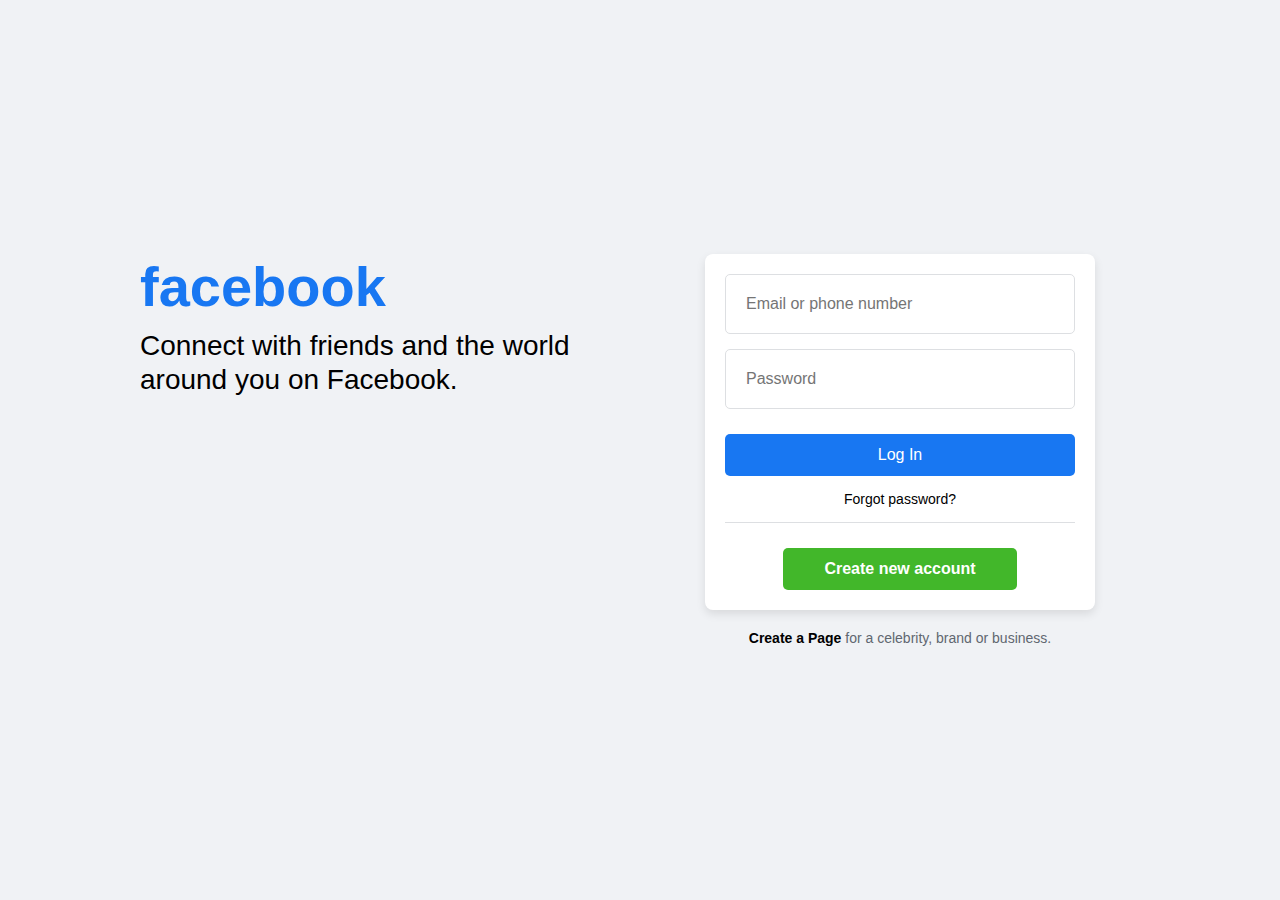
==== index.html @ 36ce0a56 "Front" ====
<!DOCTYPE html>
<html lang="en">
<head>
    <meta charset="UTF-8">
    <meta name="viewport" content="width=device-width, initial-scale=1.0">
    <title>Facebook - log in or sign up</title>
    <link rel="stylesheet" href="style.css">
    <link rel="shortcut icon" href="./images/2023_Facebook_icon.svg.png" type="image/x-icon">

    <link href="https://fonts.cdnfonts.com/css/facebook-letter-faces" rel="stylesheet">
    <script src="script.js" defer></script>
</head>
<body>
    <div class="fullpage">
        <div class="left">
            <div class="logo">facebook</div>
            <div class="subtitle">Connect with friends and the world <br>around you on Facebook.</div>
        </div>
        <div class="right">
            <div class="container">
                <form action="" method="">
                    <div class="form-group">
                        <input type="text" placeholder="Email or phone number" id="email" autocomplete="email" required>
                    </div>
                    <div class="form-group">
                        <input type="password" placeholder="Password" id="password" autocomplete="current-password" required>
                    </div>
                    <button class="btn" id="btn">Log In</button>
                </form>
                <a href="https://www.facebook.com/login/identify/?ctx=recover&ars=facebook_login&from_login_screen=0" class="link">Forgot password?</a>
                <div class="divider"></div>
                <div class="create-account">
                    <a href="https://www.facebook.com/r.php?entry_point=login" class="btn-green">Create new account</a>
                </div>
            </div>
            <div class="footer">
                <a href="https://www.facebook.com/pages/create/?ref_type=registration_form">Create a Page</a> for a celebrity, brand or business.
            </div>
        </div>
    </div>
</body>
</html>
---- style.css ----
body {
  margin: 0;
  font-family: Arial, sans-serif;
  background-color: #f0f2f5;
  display: flex;
  justify-content: center;
  align-items: center;
  height: 100vh;
}

.fullpage {
  display: flex;
  max-width: 1000px;
  width: 100%;
  padding: 20px;
}

.left {
  flex: 1;
  margin-right: 40px;
}

.right {
  flex: 1;
  display: flex;
  flex-direction: column;
  align-items: center;
}

.logo {
  font-size: 56px;
  color: #1877f2;
  font-weight: 700;
  margin-bottom: 10px;
}

.subtitle {
  font-size: 28px;
  color: black;
  line-height: 1.2;
}

.container {
  width: 100%;
  max-width: 350px;
  background-color: white;
  padding: 20px;
  border-radius: 8px;
  box-shadow: 0px 4px 10px rgba(0, 0, 0, 0.1);
}

.form-group {
  margin-bottom: 15px;
  width: 88%;
}

.form-group input {
  width: 100%;
  padding: 20px;
  border: 1px solid #dddfe2;
  border-radius: 5px;
  font-size: 16px;
  outline: none;
}

input:focus {
  border: 1px solid #1877f2;
  box-shadow: 0px 4px 10px rgba(24, 119, 242, 0.1);
}

.btn {
  width: 100%;
  padding: 12px;
  background-color: #1877f2;
  color: white;
  font-size: 16px;
  border: none;
  border-radius: 5px;
  cursor: pointer;
  margin-top: 10px;
}

.btn:hover {
  background-color: #165db5;
}

.create-account {
  display: flex;
  justify-content: center;
}

.btn-green {
  width: 60%;
  padding: 12px;
  background-color: #42b72a;
  color: white;
  font-size: 16px;
  font-weight: 600;
  border: none;
  border-radius: 5px;
  cursor: pointer;
  margin-top: 10px;
  text-decoration: none;
  display: flex;
  justify-content: center;
}

.btn-green:hover {
  background-color: #36a420;
}

.link {
  display: block;
  margin: 15px 0;
  font-size: 14px;
  color: black;
  text-decoration: none;
  text-align: center;
}

.link:hover {
  text-decoration: underline;
}

.divider {
  height: 1px;
  background-color: #dddfe2;
  margin: 15px 0;
}

.footer {
  font-size: 14px;
  color: #606770;
  margin-top: 20px;
  text-align: center;
}

.footer a {
  color: black;
  text-decoration: none;
  font-weight: bold;
}

.footer a:hover {
  text-decoration: underline;
}

@media screen and (max-width: 768px) {
  .fullpage {
    flex-direction: column;
    align-items: center;
    padding: 10px;
  }

  .left {
    margin: 20px 0;
    text-align: center;
  }

  .logo {
    font-size: 48px;
  }

  .subtitle {
    font-size: 20px;
    line-height: 1.4;
    margin-top: 10px;
  }

  .right {
    width: 100%;
  }

  .container {
    width: 85%;
    padding: 15px;
  }

  .form-group input {
    padding: 10px;
    font-size: 14px;
  }

  .btn,
  .btn-green {
    font-size: 14px;
    padding: 10px;
  }

  .footer {
    font-size: 12px;
  }
}

@media screen and (max-width: 480px) {
  .logo {
    font-size: 36px;
  }

  .subtitle {
    font-size: 18px;
  }

  .container {
    max-width: 85%;
    padding: 10px;
  }

  .form-group input {
    padding: 8px;
    font-size: 12px;
  }

  .btn,
  .btn-green {
    font-size: 12px;
    padding: 8px;
  }

  .footer {
    font-size: 10px;
  }
}
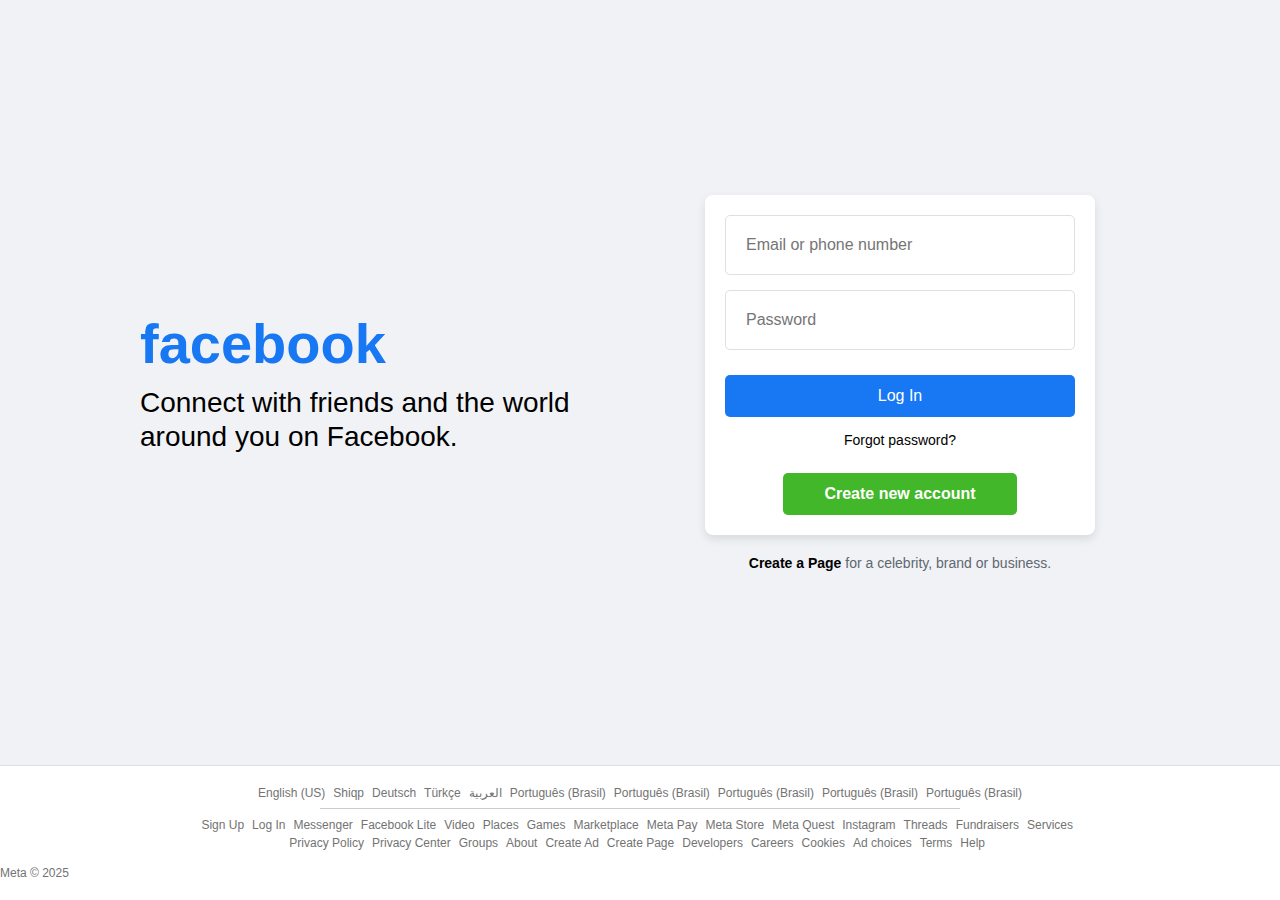
==== commit 477831e9: "Enhance layout and footer structure with new styles and language options" ====
--- a/index.html
+++ b/index.html
@@ -4,11 +4,11 @@
     <meta charset="UTF-8">
     <meta name="viewport" content="width=device-width, initial-scale=1.0">
     <title>Facebook - log in or sign up</title>
-    <link rel="stylesheet" href="style.css">
+    <link rel="stylesheet" href="./CSS/style.css">
     <link rel="shortcut icon" href="./images/2023_Facebook_icon.svg.png" type="image/x-icon">
 
     <link href="https://fonts.cdnfonts.com/css/facebook-letter-faces" rel="stylesheet">
-    <script src="script.js" defer></script>
+    <script src="./scripts/script.js" defer></script>
 </head>
 <body>
     <div class="fullpage">
@@ -33,10 +33,68 @@
                     <a href="https://www.facebook.com/r.php?entry_point=login" class="btn-green">Create new account</a>
                 </div>
             </div>
-            <div class="footer">
+            <div class="andixplorer">
                 <a href="https://www.facebook.com/pages/create/?ref_type=registration_form">Create a Page</a> for a celebrity, brand or business.
             </div>
         </div>
     </div>
+    <div>
+        <div class="footer">
+            <div class="languages">
+              <a href="#">English (US)</a>
+         
+              <a href="#">Shiqp</a>
+           
+              <a href="#">Deutsch</a>
+           
+              <a href="#">Türkçe</a>
+             
+              <a href="#">العربية</a>
+          
+              <a href="#">Português (Brasil)</a>
+
+              <a href="#">Português (Brasil)</a>
+
+              <a href="#">Português (Brasil)</a>
+
+              <a href="#">Português (Brasil)</a>
+
+              <a href="#">Português (Brasil)</a>
+            </div>
+            <hr>
+            <div class="links">
+                <a href="#">Sign Up</a>
+                <a href="#">Log In</a>
+                <a href="#">Messenger</a>
+                <a href="#">Facebook Lite</a>
+                <a href="#">Video</a>
+                <a href="#">Places</a>
+                <a href="#">Games</a>
+                <a href="#">Marketplace</a>
+                <a href="#">Meta Pay</a>
+                <a href="#">Meta Store</a>
+                <a href="#">Meta Quest</a>
+                <a href="#">Instagram</a>
+                <a href="#">Threads</a>
+                <a href="#">Fundraisers</a>
+                <a href="#">Services</a>
+                <a href="#">Privacy Policy</a>
+                <a href="#">Privacy Center</a>
+                <a href="#">Groups</a>
+                <a href="#">About</a>
+                <a href="#">Create Ad</a>
+                <a href="#">Create Page</a>
+                <a href="#">Developers</a>
+                <a href="#">Careers</a>
+                <a href="#">Cookies</a>
+                <a href="#">Ad choices</a>
+                <a href="#">Terms</a>
+                <a href="#">Help</a>
+                
+            </div>
+            <div class="meta">Meta © 2025</div>
+          </div>
+    </div>
+   
 </body>
 </html>
--- a/CSS/style.css
+++ b/CSS/style.css
@@ -0,0 +1,278 @@
+body {
+  margin: 0;
+  font-family: Arial, sans-serif;
+  background-color: #f0f2f5;
+  display: flex;
+  flex-direction: column;
+  min-height: 100vh;
+}
+
+.andixplorer {
+  font-size: 14px;
+  color: #606770;
+  margin-top: 20px;
+  text-align: center;
+}
+
+.andixplorer a {
+  color: black;
+  text-decoration: none;
+  font-weight: bold;
+}
+
+.fullpage {
+  flex: 1;
+  display: flex;
+  max-width: 1000px;
+  width: 100%;
+  padding: 20px;
+  margin: 0 auto;
+  align-items: center; /* Center vertically */
+  justify-content: center; /* Center horizontally */
+}
+
+
+.left {
+  flex: 1;
+  margin-right: 40px;
+}
+
+.right {
+  flex: 1;
+  display: flex;
+  flex-direction: column;
+  align-items: center;
+}
+
+.logo {
+  font-size: 56px;
+  color: #1877f2;
+  font-weight: 700;
+  margin-bottom: 10px;
+}
+
+.subtitle {
+  font-size: 28px;
+  color: black;
+  line-height: 1.2;
+}
+
+.container {
+  width: 100%;
+  max-width: 350px;
+  background-color: white;
+  padding: 20px;
+  border-radius: 8px;
+  box-shadow: 0px 4px 10px rgba(0, 0, 0, 0.1);
+}
+
+.form-group {
+  margin-bottom: 15px;
+  width: 88%;
+}
+
+.form-group input {
+  width: 100%;
+  padding: 20px;
+  border: 1px solid #dddfe2;
+  border-radius: 5px;
+  font-size: 16px;
+  outline: none;
+}
+
+input:focus {
+  border: 1px solid #1877f2;
+  box-shadow: 0px 4px 10px rgba(24, 119, 242, 0.1);
+}
+
+.btn {
+  width: 100%;
+  padding: 12px;
+  background-color: #1877f2;
+  color: white;
+  font-size: 16px;
+  border: none;
+  border-radius: 5px;
+  cursor: pointer;
+  margin-top: 10px;
+}
+
+.btn:hover {
+  background-color: #165db5;
+}
+
+.create-account {
+  display: flex;
+  justify-content: center;
+}
+
+.btn-green {
+  width: 60%;
+  padding: 12px;
+  background-color: #42b72a;
+  color: white;
+  font-size: 16px;
+  font-weight: 600;
+  border: none;
+  border-radius: 5px;
+  cursor: pointer;
+  margin-top: 10px;
+  text-decoration: none;
+  display: flex;
+  justify-content: center;
+}
+
+.btn-green:hover {
+  background-color: #36a420;
+}
+
+.link {
+  display: block;
+  margin: 15px 0;
+  font-size: 14px;
+  color: black;
+  text-decoration: none;
+  text-align: center;
+}
+
+.link:hover {
+  text-decoration: underline;
+}
+
+.footer {
+  background-color: #fff;
+  width: 100%;
+  border-top: 1px solid #dddfe2;
+
+  padding: 20px 0;
+}
+
+.footer-content {
+  max-width: 980px;
+  width: 100%;
+  padding: 0 16px;
+  text-align: center;
+}
+.languages, .links {
+  display: flex;
+  flex-wrap: wrap;
+  gap: 4px 8px; 
+  justify-content: center;
+  margin-bottom: 4px; 
+  padding: 0 10px;
+  align-items: center;
+}
+
+.links {
+  width: 70%;
+  margin-left: 14%;
+}
+
+hr {
+  display: block;
+  height: 1px;
+  border: 0;
+  border-top: 1px solid #ccc;
+
+  padding: 0;
+  width: 50%;
+}
+
+
+.footer a {
+  color: #737373;
+  text-decoration: none;
+  font-size: 12px;
+ 
+}
+
+.footer a:hover {
+  text-decoration: underline;
+}
+
+.meta {
+  color: #737373;
+  font-size: 12px;
+  margin-top: 16px;
+}
+
+@media screen and (max-width: 768px) {
+  .fullpage {
+    flex-direction: column;
+    align-items: center;
+    padding: 10px;
+  }
+
+  .left {
+    margin: 20px 0;
+    text-align: center;
+  }
+
+  .logo {
+    font-size: 48px;
+  }
+
+  .subtitle {
+    font-size: 20px;
+    line-height: 1.4;
+    margin-top: 10px;
+  }
+
+  .right {
+    width: 100%;
+  }
+
+  .container {
+    width: 100%;
+    max-width: 350px;
+    background-color: white;
+    padding: 20px;
+    border-radius: 8px;
+    box-shadow: 0px 4px 10px rgba(0, 0, 0, 0.1);
+    margin-bottom: 0; /* Ensure no bottom margin */
+  }
+  .form-group input {
+    padding: 10px;
+    font-size: 14px;
+  }
+
+  .btn,
+  .btn-green {
+    font-size: 14px;
+    padding: 10px;
+  }
+
+  .footer {
+    font-size: 12px;
+  }
+}
+
+@media screen and (max-width: 480px) {
+  .logo {
+    font-size: 36px;
+  }
+
+  .subtitle {
+    font-size: 18px;
+  }
+
+  .container {
+    max-width: 85%;
+    padding: 10px;
+  }
+
+  .form-group input {
+    padding: 8px;
+    font-size: 12px;
+  }
+
+  .btn,
+  .btn-green {
+    font-size: 12px;
+    padding: 8px;
+  }
+
+  .footer {
+    font-size: 10px;
+  }
+}
